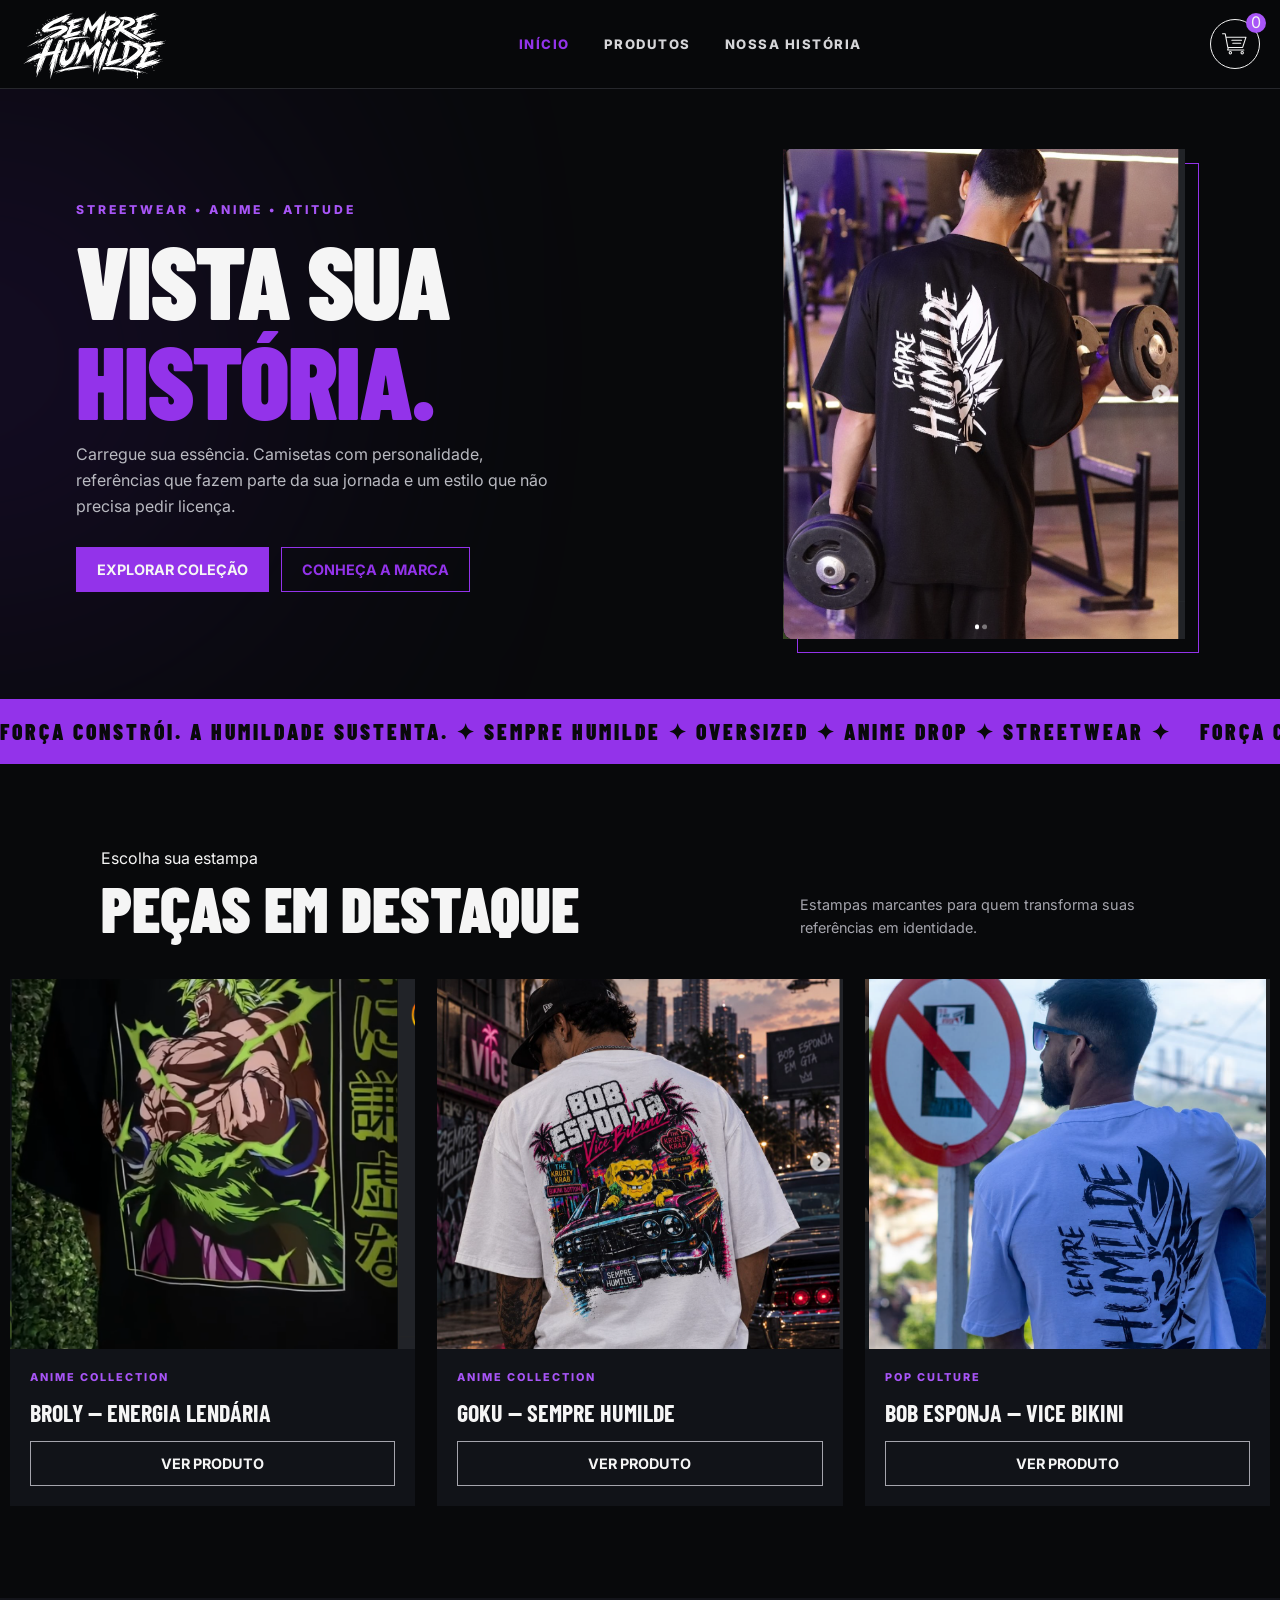
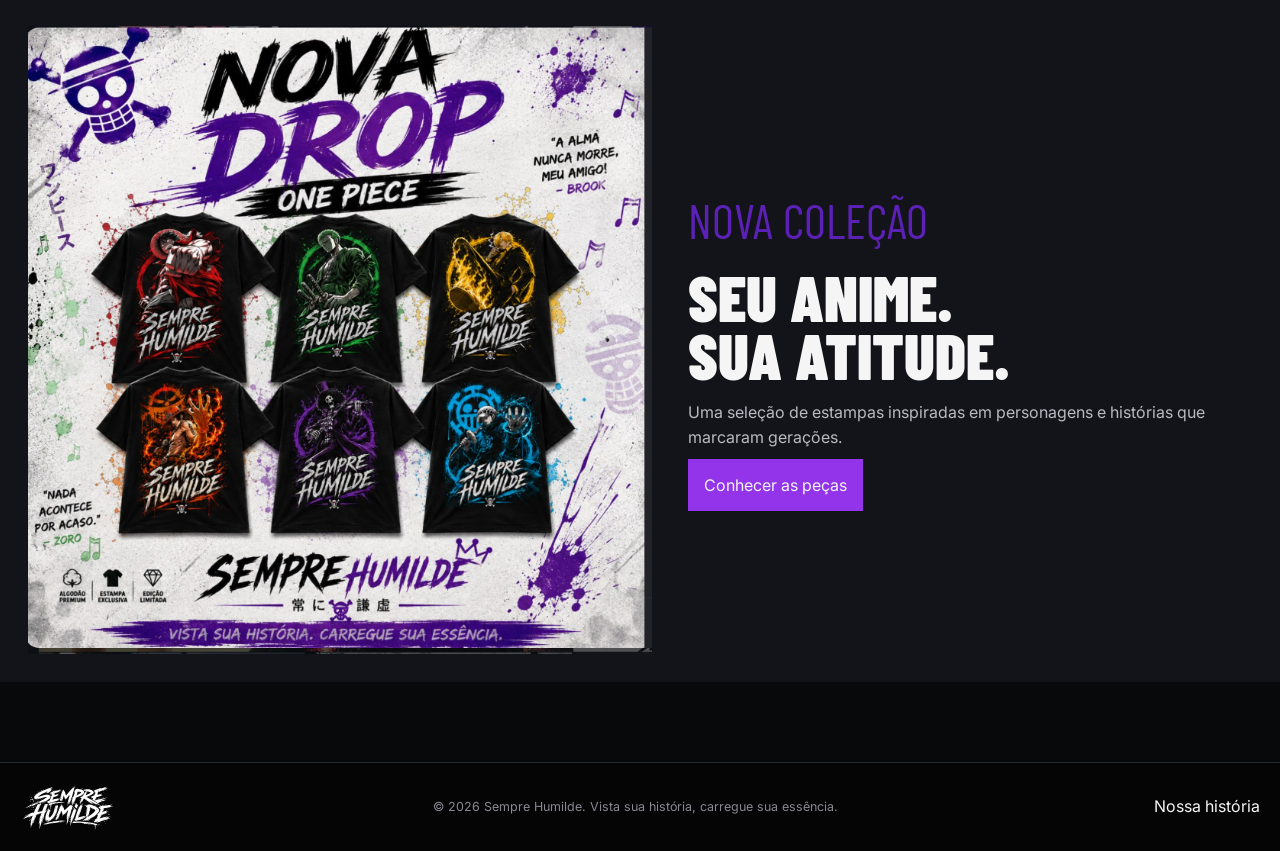
==== index.html @ f7ee91e8 "novas alt" ====
<!DOCTYPE html>
<html lang="pt-BR">

<head>
    <meta charset="UTF-8">
    <meta name="viewport" content="width=device-width, initial-scale=1.0">
    <meta name="description" content="Sempre Humilde — vista sua história, carregue sua essência.">
    <link rel="stylesheet" href="inicio.css">
    <title>Sempre Humilde | Streetwear</title>
</head>

<body>
    <header>
        <div class="barradnav">
            <a class="marca" href="index.html">
                <img src="img/sempre_humilde_vetorial.svg" alt="Logo Sempre Humilde">
            </a>
            <nav aria-label="Navegação principal">
                <ul class="menu">
                    <li><a class="ativo" href="index.html">Início</a></li>
                    <li><a href="produtos.html">Produtos</a></li>
                    <li><a href="historia.html">Nossa história</a></li>
                </ul>
            </nav>
            <a class="carrinho" href="#"><svg xmlns="http://www.w3.org/2000/svg" viewBox="0 0 200 180" width="30"
                    height="30">
                    <g fill="none" stroke="currentColor" stroke-width="7" stroke-linecap="round"
                        stroke-linejoin="round">
                        <path d="M17 22h18l17 91h99l22-68H43" />
                        <path d="M56 113l-5 17h108" />
                        <circle cx="69" cy="148" r="8" />
                        <circle cx="148" cy="148" r="8" />
                        <path d="M79 65h65M85 85h53" />
                    </g>
                </svg>
            </a>
        </div>
    </header>

    <main>
        <section class=" banner-principal">
            <div class="banner-texto">
                <span class="banner-mini-titulo">Streetwear • Anime • Atitude</span>
                <h1>Vista sua <span>história.</span></h1>
                <p>Carregue sua essência. Camisetas com personalidade, referências que fazem parte da sua jornada e um
                    estilo que não precisa pedir licença.</p>
                <div class="banner-acoes">
                    <a class="banner-botao" href="produtos.html">Explorar coleção</a>
                    <a class="banner-botao banner-b-secundario" href="historia.html">Conheça a marca</a>
                </div>
            </div>
            <div class="banner-foto">
                <img src="img/primeira.png" alt="Modelo usando camiseta preta Sempre Humilde com estampa Hello Kitty">
            </div>
        </section>
        <div class="faixa">
            <div class="faixa-track">
                FORÇA CONSTRÓI. A HUMILDADE SUSTENTA. ✦ SEMPRE HUMILDE ✦ OVERSIZED ✦ ANIME DROP ✦ STREETWEAR
                ✦&nbsp;&nbsp;&nbsp;
                FORÇA CONSTRÓI. A HUMILDADE SUSTENTA. ✦ SEMPRE HUMILDE ✦ OVERSIZED ✦ ANIME DROP ✦ STREETWEAR
                ✦&nbsp;&nbsp;&nbsp;
            </div>
        </div>

        <section class="destaque">
            <div class="destaque-topo">
                <div>
                    <span>Escolha sua estampa</span>
                    <h2>Peças em destaque</h2>
                </div>
                <p>Estampas marcantes para quem transforma suas referências em identidade.</p>
            </div>
            <div class="vitrine">
                <article class="card-produto">
                    <div class="foto"><img src="img/broly.png" alt="Camiseta preta com estampa do Broly">
                    </div>
                    <div class="infor-card">
                        <span class="categoria">Anime collection</span>
                        <h3>Broly — energia lendária</h3>
                        <a class="botao-destaque" href="produtos.html">Ver produto</a>
                    </div>
                </article>
                <article class="card-produto">
                    <div class="foto"><img src="img/goku-costas.png" alt="Camiseta Sempre Humilde com estampa do Goku">
                    </div>
                    <div class="infor-card">
                        <span class="categoria">Anime collection</span>
                        <h3>Goku — Sempre Humilde</h3>
                        <a class="botao-destaque" href="produtos.html">Ver produto</a>
                    </div>
                </article>
                <article class="card-produto">
                    <div class="foto"><img src="img/bob-esponja.png"
                            alt="Camiseta branca com estampa Bob Esponja Vice Bikini"></div>
                    <div class="infor-card">
                        <span class="categoria">Pop culture</span>
                        <h3>Bob Esponja — Vice Bikini</h3>
                        <a class="botao-destaque" href="produtos.html">Ver produto</a>
                    </div>
                </article>
            </div>
        </section>

        <section class="banner-drop">
                <img src="img/one-piece-drop.png" alt="Coleção de camisetas pretas com estampas de One Piece">
                <div class="infor-drop">
                    <span class="drop-titulo">Nova coleção</span>
                    <h2>Seu anime.<br>Sua atitude.</h2>
                    <p>Uma seleção de estampas inspiradas em personagens e histórias que marcaram gerações.</p>
                    <a class="drop-botao" href="produtos.html">Conhecer as peças</a>
                </div>
        </section>
    </main>

    <footer>
        <div class=" rodape">
            <a class="marca" href="index.html"><img src="img/sempre_humilde_vetorial.svg" alt=""></a>
            <p>© 2026 Sempre Humilde. Vista sua história, carregue sua essência.</p>
            <a href="historia.html">Nossa história</a>
        </div>
    </footer>
</body>

</html>
---- inicio.css ----
@import url('https://fonts.googleapis.com/css2?family=Barlow+Condensed:wght@500;600;700;800;900&family=Inter:wght@400;500;600;700;800&display=swap');

/* CONFIGURAÇÕES GERAIS */

:root {
    --preto: #08090b;
    --preto-2: #111318;
    --cinza: #a5a5ad;
    --branco: #f5f5f5;
    --roxo: #9333ea;
    --roxo-escuro: #5b21b6;
    --roxo-claro: #a855f7;
    --fonte-titulo: 'Barlow Condensed', sans-serif;
    --fonte-texto: 'Inter', sans-serif;
    --largura: 1220px;
}

* {
    margin: 0;
    padding: 0;
    box-sizing: border-box;
}

html {
    scroll-behavior: smooth;
}

body {
    min-height: 100vh;
    display: flex;
    flex-direction: column;
    background: var(--preto);
    color: var(--branco);
    font-family: var(--fonte-texto);
    line-height: 1.6;
    max-width: 1600px;
    margin: 0 auto;
}

img {
    display: block;
    max-width: 100%;
}

a {
    color: inherit;
    text-decoration: none;
}

/*
.container {
    width: min(100% - 48px, var(--largura));
    margin-inline: auto;
}*/

main {
    flex: 1;
}

/*Menu*/

header {
    background: rgba(8, 9, 11, .96);
    border-bottom: 1px solid #26272c;
}

.barradnav {
    min-height: 88px;
    display: flex;
    align-items: center;
    justify-content: space-between;
    gap: 28px;
    padding: 0px 20px;
}

.marca img {
    max-width: 100%;
    max-height: 75px;
}

.menu {
    display: flex;
    align-items: center;
    gap: 34px;
    list-style: none;
}

.menu a {
    color: #d5d5d8;
    font-size: .82rem;
    font-weight: 800;
    letter-spacing: 1.5px;
    text-transform: uppercase;
    transition: color .2s ease;
}

.menu a:hover,
.menu a.ativo {
    color: var(--roxo);
}


.carrinho {
    display: grid;
    align-items: center;
    justify-items: center;
    border: 1px solid var(--branco);
    border-radius: 50%;
    width: 50px;
    height: 50px;
    position: relative;
}

.carrinho:hover {
    border: 1px solid var(--roxo-claro);
}

.carrinho:hover>svg {
    color: var(--roxo-claro);
}

.carrinho::before {
    display: flex;
    align-items: center;
    justify-content: center;
    position: absolute;
    content: "0";
    width: 20px;
    height: 20px;
    bottom: 35px;
    left: 35px;
    border-radius: 100px;
    background-color: var(--roxo-claro);
}

/* banner principal*/

.banner-principal {
    position: relative;
    min-height: 610px;
    display: grid;
    grid-template-columns: 1fr .92fr;
    align-items: center;
    gap: 46px;
    padding-block: 58px;
    overflow: hidden;
    justify-items: center;
}

.banner-principal::before {
    content: "";
    position: absolute;
    width: 420px;
    height: 420px;
    left: -230px;
    top: 60px;
    border-radius: 50%;
    background: var(--roxo-escuro);
    filter: blur(180px);
    opacity: .35;
    pointer-events: none;
}

.banner-texto {
    position: relative;
    z-index: 1;
}

.banner-mini-titulo {
    color: var(--roxo-claro);
    font-size: .76rem;
    font-weight: 800;
    letter-spacing: 3px;
    text-transform: uppercase;
}

.banner-principal h1 {
    margin: 16px 0 20px;
    font-family: var(--fonte-titulo);
    font-size: clamp(4rem, 8vw, 7.4rem);
    font-weight: 900;
    line-height: .83;
    letter-spacing: -2px;
    text-transform: uppercase;
}

.banner-principal h1 span {
    margin-top: 15px;
    display: block;
    color: var(--roxo);
}

.banner-principal p {
    max-width: 490px;
    margin-bottom: 28px;
    color: #b9bac1;
    font-size: 1rem;
}

.banner-acoes {
    display: flex;
    flex-wrap: wrap;
    gap: 12px;
}

.banner-foto {
    position: relative;
}

.banner-foto::after {
    content: "";
    position: absolute;
    inset: 14px -14px -14px 14px;
    border: 1px solid var(--roxo);
    z-index: -1;
}

.banner-foto img {
    width: 100%;
    height: 490px;
    object-fit: cover;
    object-position: center;
    filter: saturate(.88);
}

.banner-botao {
    background-color: var(--roxo);
    padding: 10px 20px;
    font-size: 0.9rem;
    font-weight: bold;
    text-transform: uppercase;
    border: 1px solid transparent;
}

.banner-botao:hover {
    color: var(--roxo);
    background-color: transparent;
    border: 1px solid var(--roxo);
    transition: .5s ease;
}

.banner-b-secundario {
    background-color: transparent;
    border: 1px solid var(--roxo);
    color: var(--roxo);
}

.banner-b-secundario:hover {
    background-color: var(--roxo);
    color: var(--branco);
    transition: .5s ease;

}

/* faixa que se move */

.faixa {
    padding: 15px 0;
    overflow: hidden;
    background: var(--roxo);
    color: #09090b;
    font-family: var(--fonte-titulo);
    font-size: 1.35rem;
    font-weight: 900;
    letter-spacing: 3px;
    text-transform: uppercase;
    white-space: nowrap;
}

.faixa-track {
    display: inline-block;
    animation: mover 18s linear infinite;
}

@keyframes mover {
    from {
        transform: translateX(0);
    }

    to {
        transform: translateX(-50%);
    }
}

/*destaque */

.destaque {
    padding-block: 82px;
}

.destaque-topo {
    display: flex;
    justify-content: space-around;
    align-items: end;
    gap: 20px;
    margin-bottom: 30px;
}

.destaque h2 {
    margin-top: 7px;
    font-family: var(--fonte-titulo);
    font-size: clamp(2.5rem, 5vw, 4.1rem);
    font-weight: 900;
    line-height: .95;
    text-transform: uppercase;
}

.destaque-topo p {
    max-width: 380px;
    color: var(--cinza);
    font-size: .9rem;
}

/* vitrine de produtos em destaque*/

.vitrine {
    display: grid;
    grid-template-columns: repeat(3, minmax(0, 1fr));
    gap: 22px;
    padding: 10px;

}

.card-produto {
    display: grid;
    min-width: 0;
    background: var(--preto-2);
}

.card-produto .foto {
    overflow: hidden;
    background: #191a1f;
}

.card-produto img {
    width: 100%;
    height: 370px;
    object-fit: cover;
    transition: transform .35s ease;
}

.card-produto:hover img {
    transform: scale(1.045);
}

.categoria {
    color: var(--roxo-claro);
    font-size: .68rem;
    font-weight: 800;
    letter-spacing: 2px;
    text-transform: uppercase;
}

.infor-card {
    display: grid;
    padding: 20px;
    gap: 8px;
}

.infor-card h3 {
    font-family: var(--fonte-titulo);
    font-size: 1.5rem;
    font-weight: 700;
    text-transform: uppercase;
}

.botao-destaque {
    border: 1px solid var(--cinza);
    text-align: center;
    padding: 10px;
    font-size: .9rem;
    font-weight: bold;
    text-transform: uppercase;
}

.botao-destaque:hover {
    background-color: var(--roxo);
    border: 1px solid transparent;
    transition: 0.5s;
}

/*drop */

.banner-drop {
    display: grid;
    grid-template-columns: 1.05fr .95fr;
    align-items: center;
    gap: 36px;
    margin-bottom: 80px;
    padding: 28px;
    background: #13141a;
}

.banner-drop img {
    width: 100%;
    height: 100%;
    object-fit: cover;
}

.banner-drop h2 {
    margin: 10px 0 16px;
    font-family: var(--fonte-titulo);
    font-size: clamp(2.7rem, 5vw, 4.7rem);
    line-height: .9;
    font-weight: 900;
    text-transform: uppercase;
}

.banner-drop p {
    margin-bottom: 22px;
    color: #b9bac1;
}

/*
.infor-drop{
 fazer um grid aqui 
}*/

.drop-titulo {
    font-family: var(--fonte-titulo);
    font-size: 3rem;
    text-transform: uppercase;
    color: var(--roxo-escuro);

}

.drop-titulo:hover {
    background: linear-gradient(90deg, #9333ea, #5b21b6);
    background-clip: text;
    -webkit-background-clip: text;
    color: transparent;
    transition: .5s ease;
}

.drop-botao {
    background-color: var(--roxo);
    padding: 15px;
    border: 1px solid transparent;
}

.drop-botao:hover {
    background-color: transparent;
    border: 1px solid var(--roxo);
    transition: .5s;

}



/* footer*/

footer {
    border-top: 1px solid #26272c;
    background: #050506;
}

.rodape {
    display: flex;
    justify-content: space-between;
    align-items: center;
    padding: 20px;

}

.rodape p {
    color: #888991;
    font-size: .78rem;
}

.rodape .marca img {
    max-width: 100%;
    height: 48px;
}
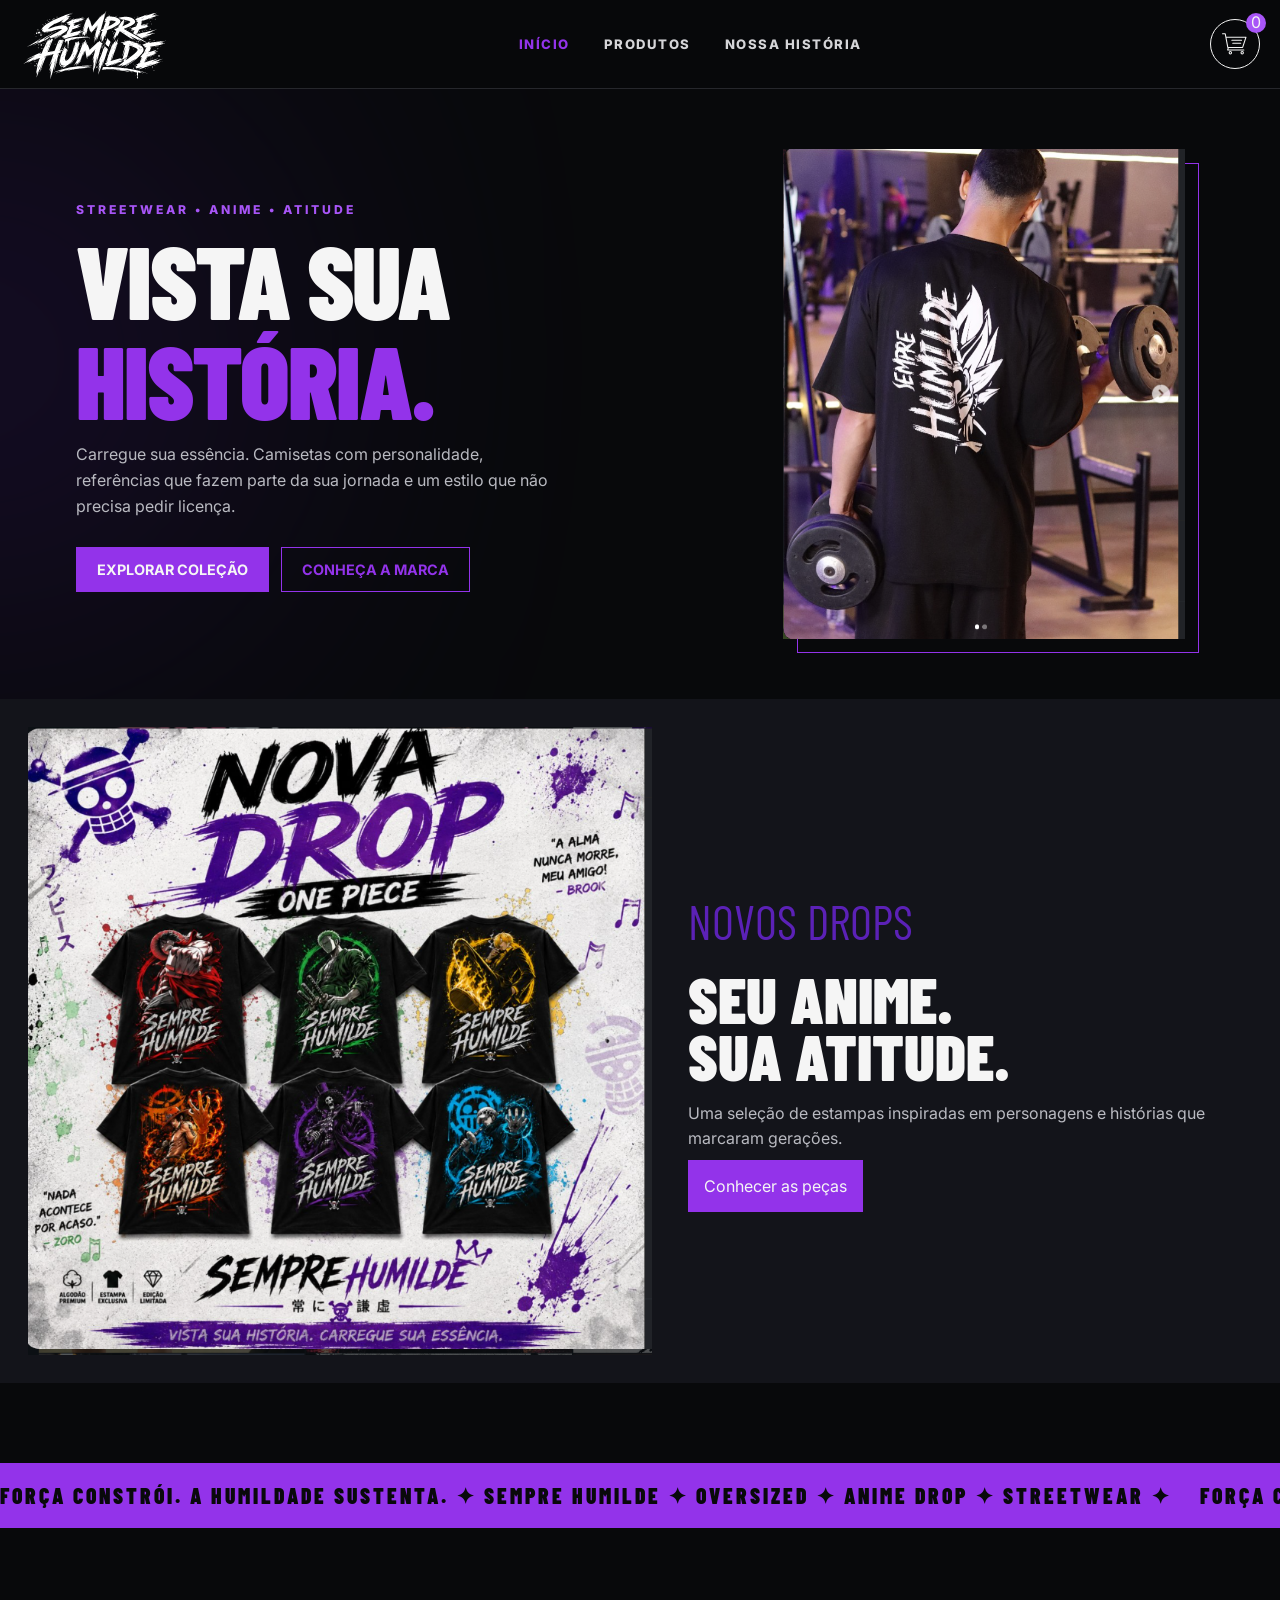
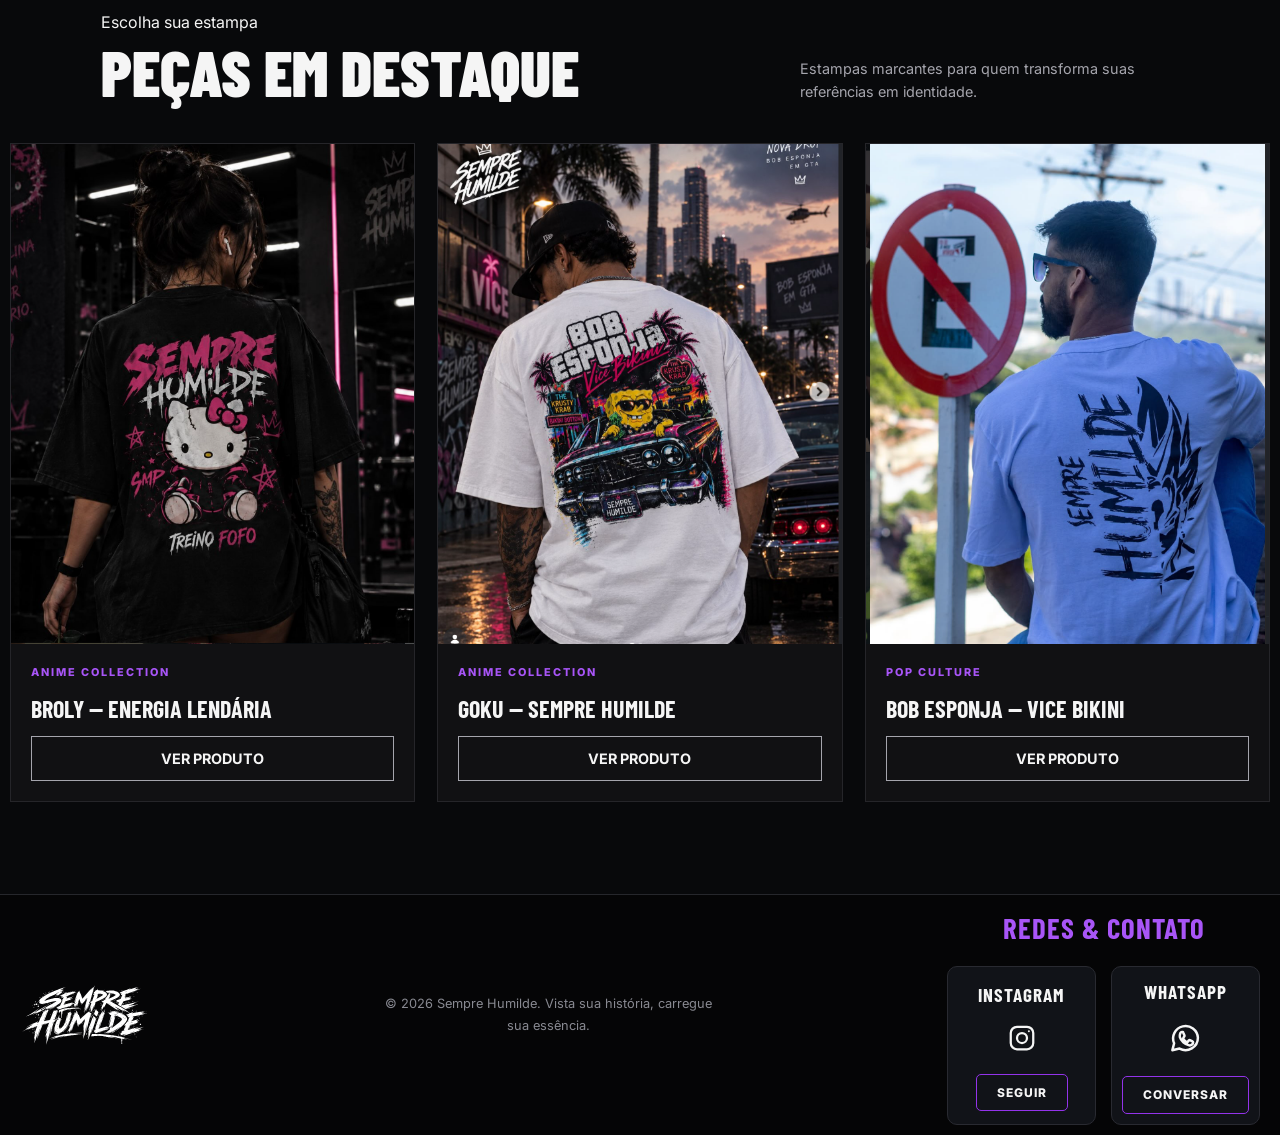
==== commit 15614146: "novas alt" ====
--- a/index.html
+++ b/index.html
@@ -50,9 +50,19 @@
                 </div>
             </div>
             <div class="banner-foto">
-                <img src="img/primeira.png" alt="Modelo usando camiseta preta Sempre Humilde com estampa Hello Kitty">
+                <img src="img/primeira.png" alt="modelo usando a camiseta">
             </div>
         </section>
+        <section class="banner-drop">
+            <img src="img/one-piece-drop.png" alt="Coleção de camisetas pretas com estampas de One Piece">
+            <div class="infor-drop">
+                <span class="drop-titulo">Novos Drops</span>
+                <h2>Seu anime.<br>Sua atitude.</h2>
+                <p>Uma seleção de estampas inspiradas em personagens e histórias que marcaram gerações.</p>
+                <a class="drop-botao" href="produtos.html">Conhecer as peças</a>
+            </div>
+        </section>
+
         <div class="faixa">
             <div class="faixa-track">
                 FORÇA CONSTRÓI. A HUMILDADE SUSTENTA. ✦ SEMPRE HUMILDE ✦ OVERSIZED ✦ ANIME DROP ✦ STREETWEAR
@@ -61,7 +71,6 @@
                 ✦&nbsp;&nbsp;&nbsp;
             </div>
         </div>
-
         <section class="destaque">
             <div class="destaque-topo">
                 <div>
@@ -72,7 +81,7 @@
             </div>
             <div class="vitrine">
                 <article class="card-produto">
-                    <div class="foto"><img src="img/broly.png" alt="Camiseta preta com estampa do Broly">
+                    <div class="foto"><img src="img/hello-kitty-campanha.png" alt="Camiseta preta com estampa do Broly">
                     </div>
                     <div class="infor-card">
                         <span class="categoria">Anime collection</span>
@@ -100,25 +109,67 @@
                 </article>
             </div>
         </section>
-
-        <section class="banner-drop">
-                <img src="img/one-piece-drop.png" alt="Coleção de camisetas pretas com estampas de One Piece">
-                <div class="infor-drop">
-                    <span class="drop-titulo">Nova coleção</span>
-                    <h2>Seu anime.<br>Sua atitude.</h2>
-                    <p>Uma seleção de estampas inspiradas em personagens e histórias que marcaram gerações.</p>
-                    <a class="drop-botao" href="produtos.html">Conhecer as peças</a>
-                </div>
-        </section>
     </main>
 
+
     <footer>
-        <div class=" rodape">
-            <a class="marca" href="index.html"><img src="img/sempre_humilde_vetorial.svg" alt=""></a>
+        <div class="rodape">
+
+            <div class="info-rodape">
+                <a class="marca" href="index.html">
+                    <img src="img/sempre_humilde_vetorial.svg" alt="Sempre Humilde">
+                </a>
+            </div>
             <p>© 2026 Sempre Humilde. Vista sua história, carregue sua essência.</p>
-            <a href="historia.html">Nossa história</a>
+
+            <div class="contato-rodape">
+
+                <h3>REDES & CONTATO</h3>
+
+                <div class="rede">
+                    <h4>INSTAGRAM</h4>
+
+                    <a href="#" aria-label="Instagram">
+
+                        <svg xmlns="http://www.w3.org/2000/svg" viewBox="0 0 24 24" width="30" height="30" fill="none"
+                            stroke="currentColor" stroke-width="1.8" stroke-linecap="round" stroke-linejoin="round">
+
+                            <rect x="3" y="3" width="18" height="18" rx="5" />
+                            <circle cx="12" cy="12" r="4" />
+                            <circle cx="17.5" cy="6.5" r=".8" fill="currentColor" stroke="none" />
+
+                        </svg>
+
+                    </a>
+
+                    <a href="#" class="botao-rede">SEGUIR</a>
+                </div>
+
+                <div class="rede">
+                    <h4>WHATSAPP</h4>
+
+                    <a href="#" aria-label="WhatsApp">
+
+                        <svg xmlns="http://www.w3.org/2000/svg" viewBox="0 0 24 24" width="35" height="35" fill="none"
+                            stroke="currentColor" stroke-width="1.7" stroke-linecap="round" stroke-linejoin="round">
+
+                            <path d="M20.5 11.5a8.5 8.5 0 0 1-12.6 7.4L3 20l1.2-4.7A8.5 8.5 0 1 1 20.5 11.5Z" />
+
+                            <path
+                                d="M8.5 8.2c.3-.6.6-.6 1-.6h.5c.2 0 .4.1.5.4l.8 1.9c.1.3.1.5-.1.7l-.7.9c-.2.2-.2.4 0 .7.5.9 1.3 1.7 2.2 2.2.3.2.5.2.7 0l.9-1.1c.2-.2.4-.3.7-.2l1.8.9c.3.1.4.3.4.5 0 .4-.2 1.2-.7 1.6-.5.5-1.2.7-2 .6-1.1-.2-2.5-.8-4-2.1-1.2-1.1-2.1-2.5-2.4-3.6-.3-1 .1-1.9.4-2.8Z" />
+
+                        </svg>
+
+                    </a>
+
+                    <a href="#" class="botao-rede">CONVERSAR</a>
+                </div>
+
+            </div>
+
         </div>
     </footer>
+
 </body>
 
 </html>
--- a/inicio.css
+++ b/inicio.css
@@ -33,7 +33,7 @@
     color: var(--branco);
     font-family: var(--fonte-texto);
     line-height: 1.6;
-    max-width: 1600px;
+    max-width: 2000px;
     margin: 0 auto;
 }
 
@@ -46,12 +46,6 @@
     color: inherit;
     text-decoration: none;
 }
-
-/*
-.container {
-    width: min(100% - 48px, var(--largura));
-    margin-inline: auto;
-}*/
 
 main {
     flex: 1;
@@ -325,6 +319,15 @@
     display: grid;
     min-width: 0;
     background: var(--preto-2);
+      background: #111113;
+    border: 1px solid #252529;
+    transition: .3s;
+    overflow: hidden;
+}
+
+.card-produto:hover {
+    transform: translateY(-5px);
+    box-shadow: 0 10px 30px #a020f033;
 }
 
 .card-produto .foto {
@@ -334,9 +337,9 @@
 
 .card-produto img {
     width: 100%;
-    height: 370px;
+    height: 500px;
     object-fit: cover;
-    transition: transform .35s ease;
+    transition: transform .4s ease;
 }
 
 .card-produto:hover img {
@@ -392,7 +395,7 @@
 }
 
 .banner-drop img {
-    width: 100%;
+
     height: 100%;
     object-fit: cover;
 }
@@ -411,11 +414,6 @@
     color: #b9bac1;
 }
 
-/*
-.infor-drop{
- fazer um grid aqui 
-}*/
-
 .drop-titulo {
     font-family: var(--fonte-titulo);
     font-size: 3rem;
@@ -447,7 +445,8 @@
 
 
 
-/* footer*/
+
+/*footer */
 
 footer {
     border-top: 1px solid #26272c;
@@ -455,19 +454,441 @@
 }
 
 .rodape {
-    display: flex;
-    justify-content: space-between;
+    display: grid;
+    grid-template-columns: auto 1fr auto;
     align-items: center;
-    padding: 20px;
-
+    justify-items: center;
+    padding: 10px 20px;
+}
+
+.info-rodape {
+    display: grid;
+    gap: 18px;
+    justify-items: start;
+}
+
+.info-rodape .marca img {
+    height: 65px;
+    width: auto;
 }
 
 .rodape p {
     color: #888991;
-    font-size: .78rem;
-}
-
-.rodape .marca img {
-    max-width: 100%;
-    height: 48px;
-}+    font-size: .8rem;
+    max-width: 350px;
+    line-height: 1.7;
+    text-align: center;
+}
+
+/* rede */
+
+.contato-rodape {
+    display: grid;
+    grid-template-columns: repeat(2, minmax(0, 1fr));
+    gap: 15px;
+}
+
+.contato-rodape h3 {
+    grid-column: 1 / -1;
+    text-align: center;
+    font-family: var(--fonte-titulo);
+    font-size: 1.8rem;
+    color: var(--roxo-claro);
+    letter-spacing: 1px;
+}
+
+.rede {
+    display: grid;
+    justify-items: center;
+    align-content: center;
+    gap: 13px;
+    padding: 10px 10px;
+    background: var(--preto-2);
+    border: 1px solid #292a31;
+    border-radius: 10px;
+
+}
+
+.rede:hover {
+    border: 1px solid var(--roxo-escuro);
+    transition: .5s;
+}
+
+.rede h4 {
+    font-family: var(--fonte-titulo);
+    font-size: 1.2rem;
+    letter-spacing: 1px;
+}
+
+.rede svg {
+    color: var(--branco);
+    transition: .3s ease;
+}
+
+.rede:hover svg {
+    color: var(--roxo-claro);
+}
+
+/* botao*/
+
+.botao-rede {
+    background-color: transparent;
+    color: var(--branco);
+    font-size: .75rem;
+    font-weight: 800;
+    letter-spacing: 1px;
+    text-transform: uppercase;
+    padding: 8px 20px;
+    border-radius: 5px;
+    transition: .3s ease;
+    border: 1px solid var(--roxo);
+}
+
+.botao-rede:hover {
+    filter: brightness(1.2);
+    background-color: var(--roxo);
+    border: 1px solid var(--roxo-escuro);
+}
+
+/* ==============================
+   RESPONSIVIDADE - ATÉ 600PX
+============================== */
+
+@media screen and (max-width: 600px) {
+
+    /* MENU */
+    .barradnav {
+        min-height: 75px;
+        padding: 10px 15px;
+        gap: 12px;
+        flex-wrap: wrap;
+    }
+
+    .marca img {
+        max-height: 55px;
+    }
+
+    .menu {
+        gap: 14px;
+        flex-wrap: wrap;
+        justify-content: center;
+    }
+
+    .menu a {
+        font-size: 11px;
+        letter-spacing: 1px;
+    }
+
+    .carrinho {
+        width: 40px;
+        height: 40px;
+        flex-shrink: 0;
+    }
+
+    /* BANNER PRINCIPAL */
+    .banner-principal {
+        min-height: auto;
+        grid-template-columns: 1fr;
+        gap: 35px;
+        padding: 55px 6%;
+        text-align: center;
+    }
+
+    .banner-mini-titulo {
+        font-size: 11px;
+    }
+
+    .banner-principal h1 {
+        font-size: clamp(3.5rem, 12vw, 5rem);
+    }
+
+    .banner-principal p {
+        font-size: 14px;
+        margin: 0 auto 25px;
+    }
+
+    .banner-acoes {
+        justify-content: center;
+    }
+
+    .banner-foto {
+        width: 90%;
+        max-width: 400px;
+    }
+
+    .banner-foto img {
+        height: 100%;
+      grid-row: 1;
+        
+    }
+
+    .banner-texto{
+        grid-row: 2;
+    }
+
+    /* FAIXA ANIMADA */
+    .faixa {
+        font-size: 1.1rem;
+        padding: 12px 0;
+    }
+
+    /* DESTAQUES */
+    .destaque {
+        padding: 55px 4%;
+    }
+
+    .destaque-topo {
+        flex-direction: column;
+        align-items: center;
+        text-align: center;
+        gap: 15px;
+    }
+
+    .destaque h2 {
+        font-size: 2.8rem;
+    }
+
+    .destaque-topo p {
+        font-size: 13px;
+    }
+
+    /* VITRINE */
+    .vitrine {
+        grid-template-columns: repeat(2, minmax(0, 1fr));
+        gap: 15px;
+        padding: 5px;
+    }
+
+    .card-produto img {
+        height: 300px;
+    }
+
+    .infor-card {
+        padding: 13px;
+        gap: 7px;
+    }
+
+    .infor-card h3 {
+        font-size: 1.25rem;
+    }
+
+    .categoria {
+        font-size: 10px;
+    }
+
+    .botao-destaque {
+        font-size: 12px;
+        padding: 9px 5px;
+    }
+
+    /* BANNER DROP */
+    .banner-drop {
+        grid-template-columns: 1fr;
+        gap: 25px;
+        margin: 0 4% 50px;
+        padding: 18px;
+    }
+
+    .banner-drop img {
+        width: 100%;
+        max-height: 350px;
+    }
+
+    .banner-drop h2 {
+        font-size: 3rem;
+    }
+
+    .banner-drop p {
+        font-size: 14px;
+    }
+
+    /* FOOTER */
+    .rodape {
+        grid-template-columns: 1fr;
+        gap: 30px;
+        padding: 30px 15px;
+    }
+
+    .info-rodape {
+        justify-items: center;
+        text-align: center;
+    }
+
+    .contato-rodape {
+        width: 100%;
+        max-width: 350px;
+    }
+
+}
+
+
+/* ==============================
+   RESPONSIVIDADE - ATÉ 400PX
+============================== */
+
+@media screen and (max-width: 400px) {
+
+    /* MENU */
+    .barradnav {
+        justify-content: center;
+        gap: 12px;
+    }
+
+    .marca img {
+        max-height: 45px;
+    }
+
+    .menu {
+        width: 100%;
+        gap: 12px;
+        order: 3;
+    }
+
+    .menu a {
+        font-size: 10px;
+    }
+
+    .carrinho {
+        width: 35px;
+        height: 35px;
+    }
+
+    /* BANNER PRINCIPAL */
+    .banner-principal {
+        padding: 40px 5%;
+        gap: 25px;
+    }
+
+    .banner-principal h1 {
+        font-size: 3.3rem;
+    }
+
+    .banner-principal p {
+        font-size: 13px;
+    }
+
+    .banner-acoes {
+        flex-direction: column;
+        align-items: stretch;
+    }
+
+    .banner-botao {
+        font-size: 12px;
+        padding: 11px;
+    }
+
+    .banner-foto {
+        width: 95%;
+    }
+
+    .banner-foto img {
+       max-height: 100%;
+    }
+
+    /* FAIXA */
+    .faixa {
+        font-size: 1rem;
+        letter-spacing: 2px;
+    }
+
+    /* DESTAQUES */
+    .destaque {
+        padding: 40px 3%;
+    }
+
+    .destaque h2 {
+        font-size: 2.3rem;
+    }
+
+    .destaque-topo p {
+        font-size: 12px;
+    }
+
+    /* VITRINE */
+    .vitrine {
+        grid-template-columns: repeat(2, minmax(0, 1fr));
+        gap: 10px;
+        padding: 3px;
+    }
+
+    .card-produto img {
+        height: 210px;
+    }
+
+    .infor-card {
+        padding: 10px;
+        gap: 6px;
+    }
+
+    .infor-card h3 {
+        font-size: 1.05rem;
+    }
+
+    .categoria {
+        font-size: 9px;
+        letter-spacing: 1px;
+    }
+
+    .botao-destaque {
+        font-size: 10px;
+        padding: 8px 3px;
+    }
+
+    /* BANNER DROP */
+    .banner-drop {
+        margin: 0 3% 40px;
+        padding: 13px;
+        gap: 18px;
+    }
+
+    .banner-drop h2 {
+        font-size: 2.5rem;
+    }
+
+    .banner-drop p {
+        font-size: 12px;
+    }
+
+    .drop-titulo {
+        font-size: 2rem;
+    }
+
+    .drop-botao {
+        display: inline-block;
+        padding: 12px;
+        font-size: 12px;
+    }
+
+    /* RODAPÉ */
+    .rodape {
+        gap: 25px;
+        padding: 25px 10px;
+    }
+
+    .info-rodape p {
+        font-size: 11px;
+    }
+
+    .contato-rodape {
+        gap: 8px;
+    }
+
+    .contato-rodape h3 {
+        font-size: 1.5rem;
+    }
+
+    .rede {
+        padding: 10px 5px;
+        gap: 8px;
+    }
+
+    .rede h4 {
+        font-size: 1rem;
+    }
+
+    .botao-rede {
+        font-size: 9px;
+        padding: 7px 8px;
+    }
+
+}
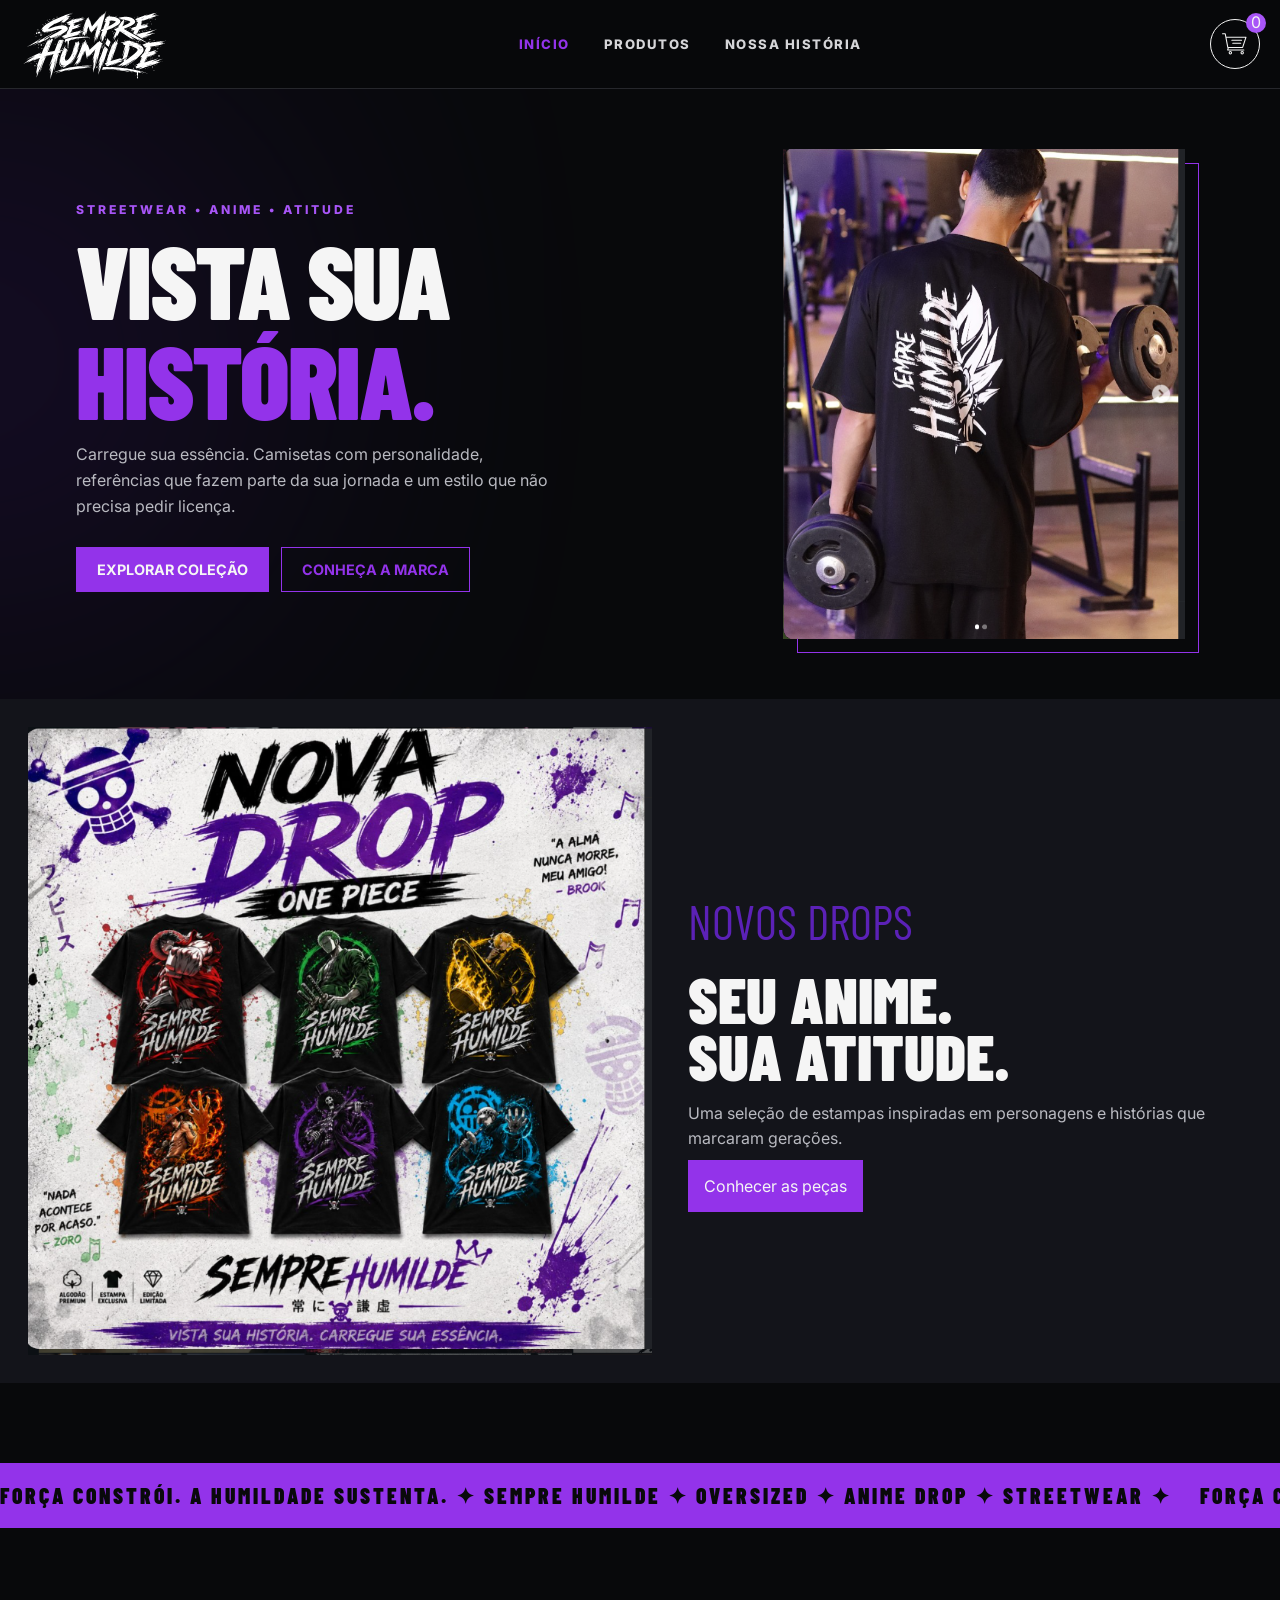
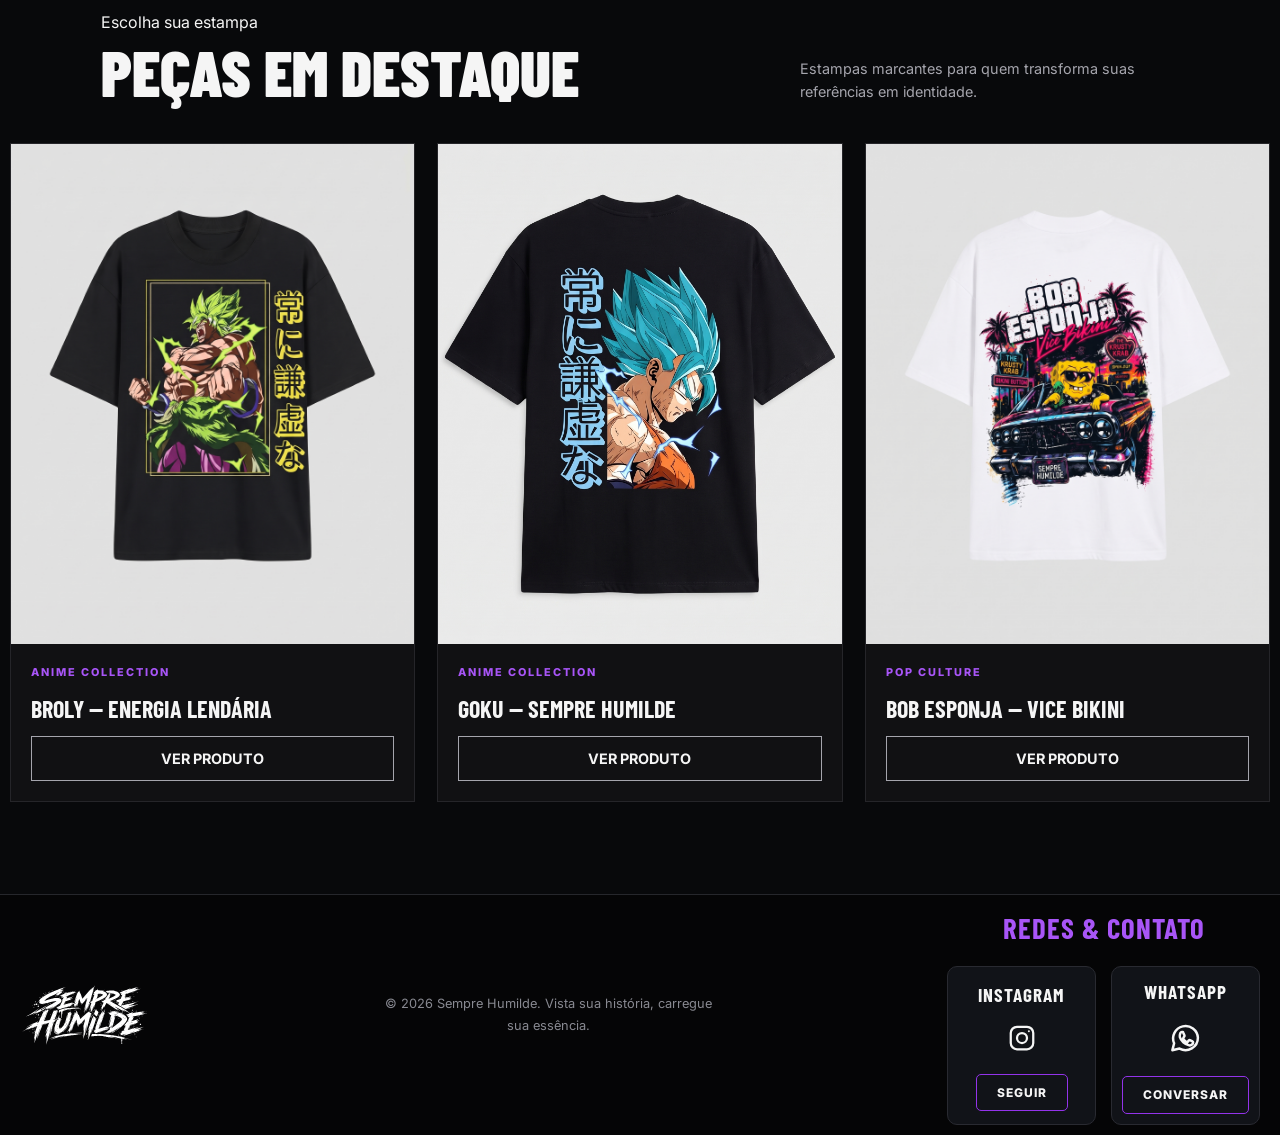
==== commit 8efe0c9f: "novas alt" ====
--- a/index.html
+++ b/index.html
@@ -22,6 +22,11 @@
                     <li><a href="historia.html">Nossa história</a></li>
                 </ul>
             </nav>
+                <svg class="hamburger" xmlns="http://www.w3.org/2000/svg" width="32" height="32" viewBox="0 0 24 24" fill="none"
+                    stroke="white" stroke-width="2" stroke-linecap="round">
+                    <path d="M3 6H21 M3 12H21 M3 18H21" />
+                </svg >
+
             <a class="carrinho" href="#"><svg xmlns="http://www.w3.org/2000/svg" viewBox="0 0 200 180" width="30"
                     height="30">
                     <g fill="none" stroke="currentColor" stroke-width="7" stroke-linecap="round"
@@ -81,7 +86,7 @@
             </div>
             <div class="vitrine">
                 <article class="card-produto">
-                    <div class="foto"><img src="img/hello-kitty-campanha.png" alt="Camiseta preta com estampa do Broly">
+                    <div class="foto"><img src="img/produtos/brolly-vers.jpg" alt="Camiseta preta com estampa do Broly">
                     </div>
                     <div class="infor-card">
                         <span class="categoria">Anime collection</span>
@@ -90,7 +95,7 @@
                     </div>
                 </article>
                 <article class="card-produto">
-                    <div class="foto"><img src="img/goku-costas.png" alt="Camiseta Sempre Humilde com estampa do Goku">
+                    <div class="foto"><img src="img/produtos/goku-blue-vers.jpg" alt="Camiseta Sempre Humilde com estampa do Goku">
                     </div>
                     <div class="infor-card">
                         <span class="categoria">Anime collection</span>
@@ -99,7 +104,7 @@
                     </div>
                 </article>
                 <article class="card-produto">
-                    <div class="foto"><img src="img/bob-esponja.png"
+                    <div class="foto"><img src="img/produtos/Bob Esponja em GTA-vres.jpg"
                             alt="Camiseta branca com estampa Bob Esponja Vice Bikini"></div>
                     <div class="infor-card">
                         <span class="categoria">Pop culture</span>
@@ -169,7 +174,6 @@
 
         </div>
     </footer>
-
 </body>
 
 </html>
--- a/inicio.css
+++ b/inicio.css
@@ -91,6 +91,10 @@
 .menu a:hover,
 .menu a.ativo {
     color: var(--roxo);
+}
+
+.hamburger {
+    display: none;
 }
 
 
@@ -319,7 +323,7 @@
     display: grid;
     min-width: 0;
     background: var(--preto-2);
-      background: #111113;
+    background: #111113;
     border: 1px solid #252529;
     transition: .3s;
     overflow: hidden;
@@ -579,10 +583,19 @@
         letter-spacing: 1px;
     }
 
+    .hamburger {
+        display: none;
+    }
+
     .carrinho {
         width: 40px;
         height: 40px;
         flex-shrink: 0;
+    }
+
+    .carrinho::before {
+        top: -11px;
+        left: 25px;
     }
 
     /* BANNER PRINCIPAL */
@@ -618,11 +631,11 @@
 
     .banner-foto img {
         height: 100%;
-      grid-row: 1;
-        
-    }
-
-    .banner-texto{
+        grid-row: 1;
+
+    }
+
+    .banner-texto {
         grid-row: 2;
     }
 
@@ -726,16 +739,28 @@
    RESPONSIVIDADE - ATÉ 400PX
 ============================== */
 
-@media screen and (max-width: 400px) {
+@media screen and (max-width: 480px) {
 
     /* MENU */
     .barradnav {
-        justify-content: center;
-        gap: 12px;
+        display: flex;
+        position: relative;
+    }
+
+    .menu {
+        display: none;
     }
 
     .marca img {
-        max-height: 45px;
+        max-height: 60px;
+        position: absolute;
+        left: 50%;
+        transform: translate(-50%, -50%);
+    }
+
+    .hamburger {
+        order: -1;
+        display: block;
     }
 
     .menu {
@@ -753,6 +778,11 @@
         height: 35px;
     }
 
+    .carrinho::before {
+        top: -10px;
+        left: 20px;
+    }
+
     /* BANNER PRINCIPAL */
     .banner-principal {
         padding: 40px 5%;
@@ -782,7 +812,7 @@
     }
 
     .banner-foto img {
-       max-height: 100%;
+        max-height: 100%;
     }
 
     /* FAIXA */
@@ -891,4 +921,4 @@
         padding: 7px 8px;
     }
 
-}
+}
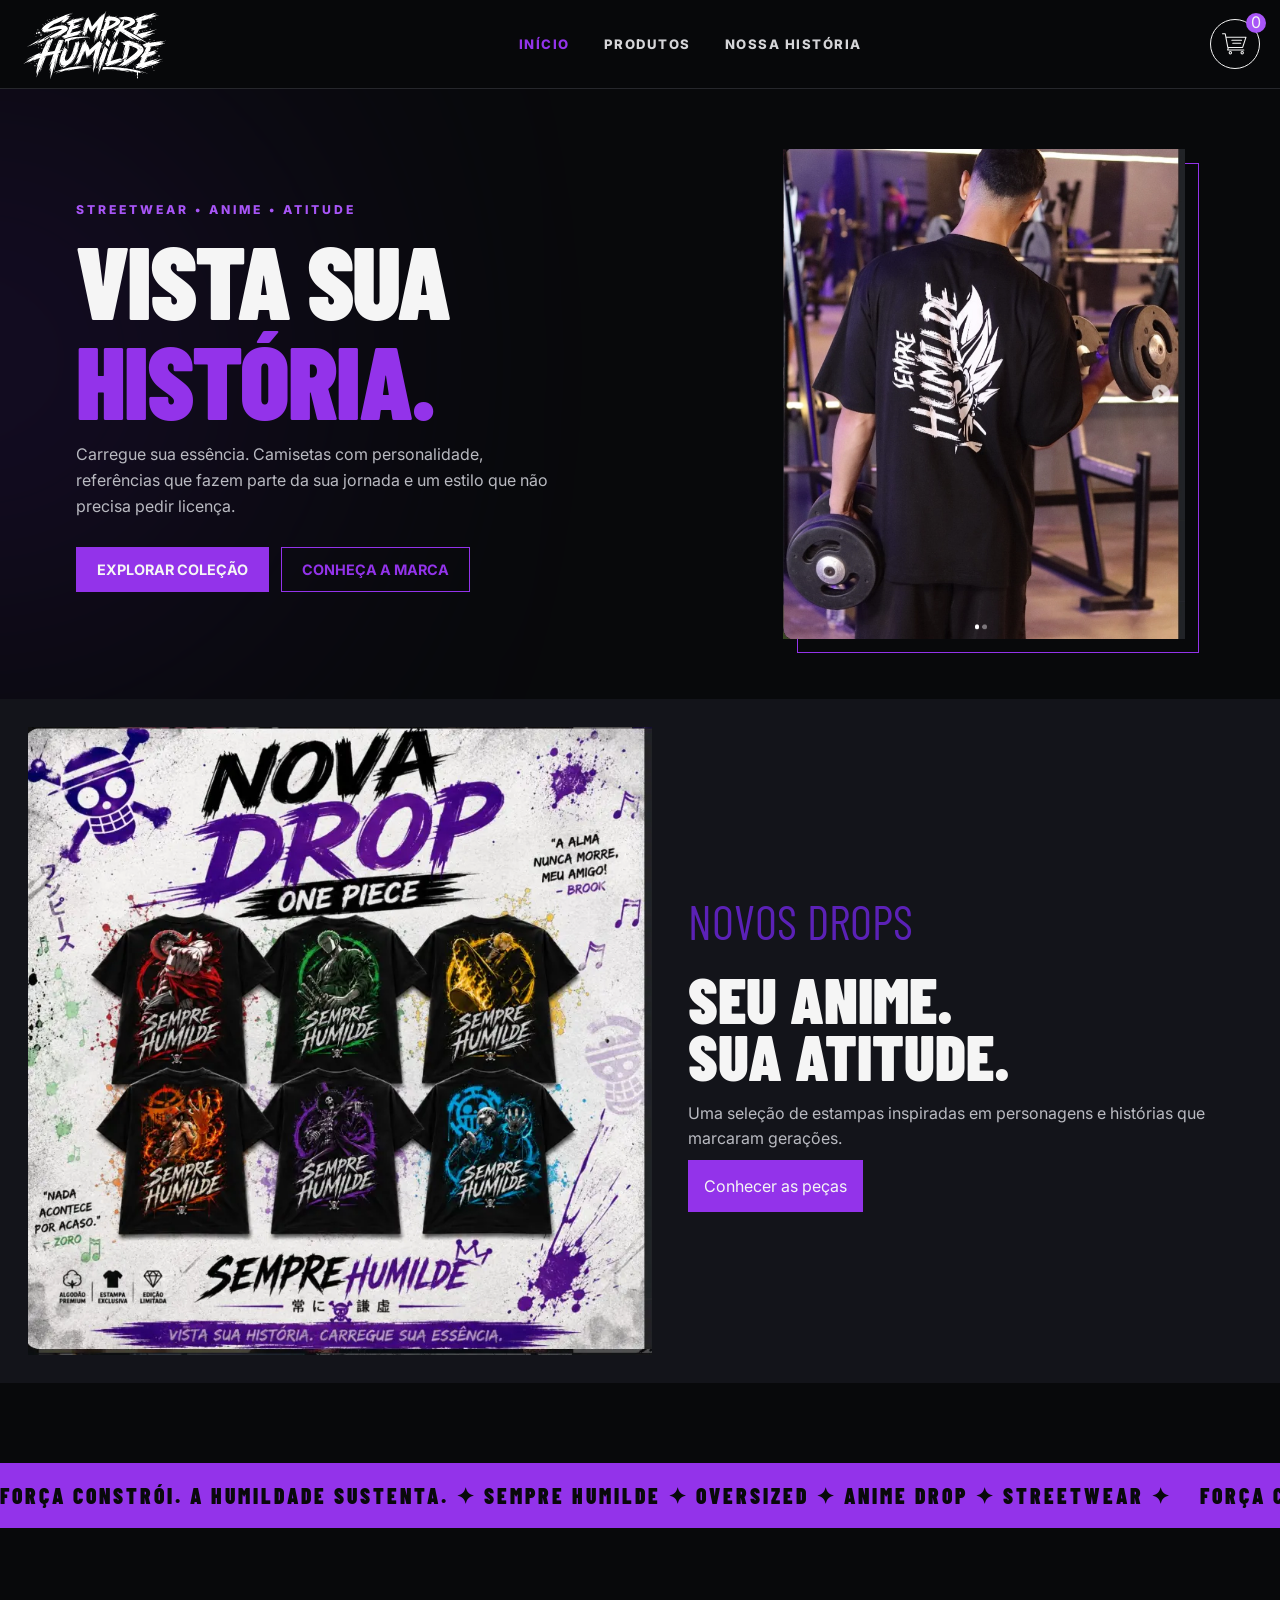
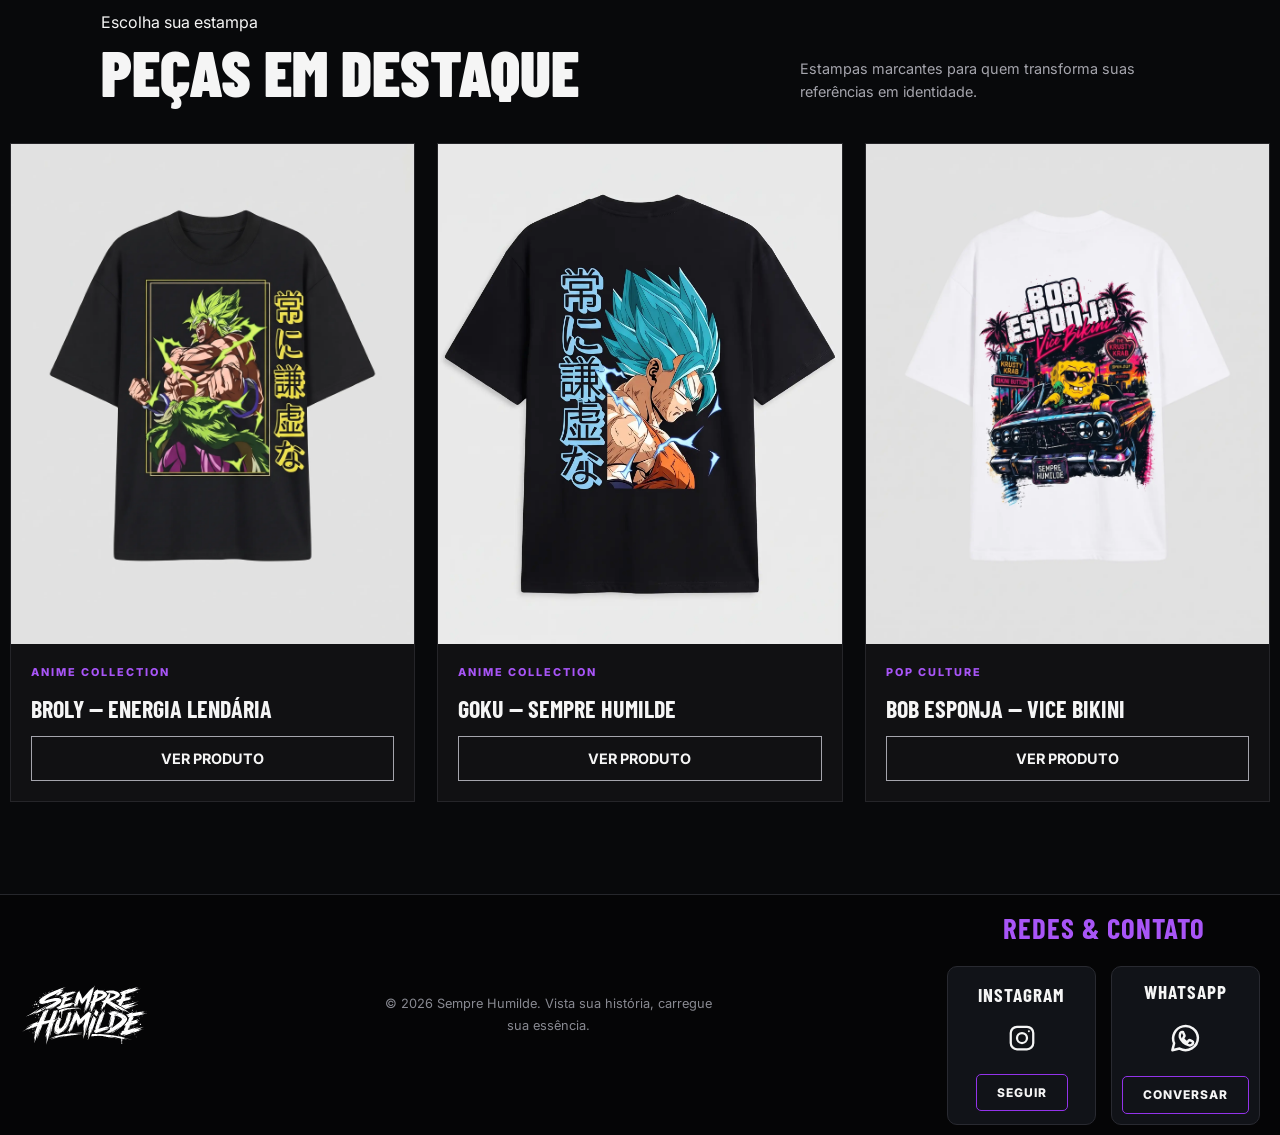
==== commit 820a8389: "novas alt" ====
--- a/index.html
+++ b/index.html
@@ -55,11 +55,11 @@
                 </div>
             </div>
             <div class="banner-foto">
-                <img src="img/primeira.png" alt="modelo usando a camiseta">
+                <img src="img/primeira.webp" alt="modelo usando a camiseta">
             </div>
         </section>
         <section class="banner-drop">
-            <img src="img/one-piece-drop.png" alt="Coleção de camisetas pretas com estampas de One Piece">
+            <img src="img/one-piece-drop.webp" alt="Coleção de camisetas pretas com estampas de One Piece">
             <div class="infor-drop">
                 <span class="drop-titulo">Novos Drops</span>
                 <h2>Seu anime.<br>Sua atitude.</h2>
@@ -86,7 +86,7 @@
             </div>
             <div class="vitrine">
                 <article class="card-produto">
-                    <div class="foto"><img src="img/produtos/brolly-vers.jpg" alt="Camiseta preta com estampa do Broly">
+                    <div class="foto"><img src="img/produtos/brolly-vers.webp" alt="Camiseta preta com estampa do Broly">
                     </div>
                     <div class="infor-card">
                         <span class="categoria">Anime collection</span>
@@ -95,7 +95,7 @@
                     </div>
                 </article>
                 <article class="card-produto">
-                    <div class="foto"><img src="img/produtos/goku-blue-vers.jpg" alt="Camiseta Sempre Humilde com estampa do Goku">
+                    <div class="foto"><img src="img/produtos/goku-blue-vers.webp" alt="Camiseta Sempre Humilde com estampa do Goku">
                     </div>
                     <div class="infor-card">
                         <span class="categoria">Anime collection</span>
@@ -104,7 +104,7 @@
                     </div>
                 </article>
                 <article class="card-produto">
-                    <div class="foto"><img src="img/produtos/Bob Esponja em GTA-vres.jpg"
+                    <div class="foto"><img src="img/produtos/Bob Esponja em GTA-vres.webp"
                             alt="Camiseta branca com estampa Bob Esponja Vice Bikini"></div>
                     <div class="infor-card">
                         <span class="categoria">Pop culture</span>
